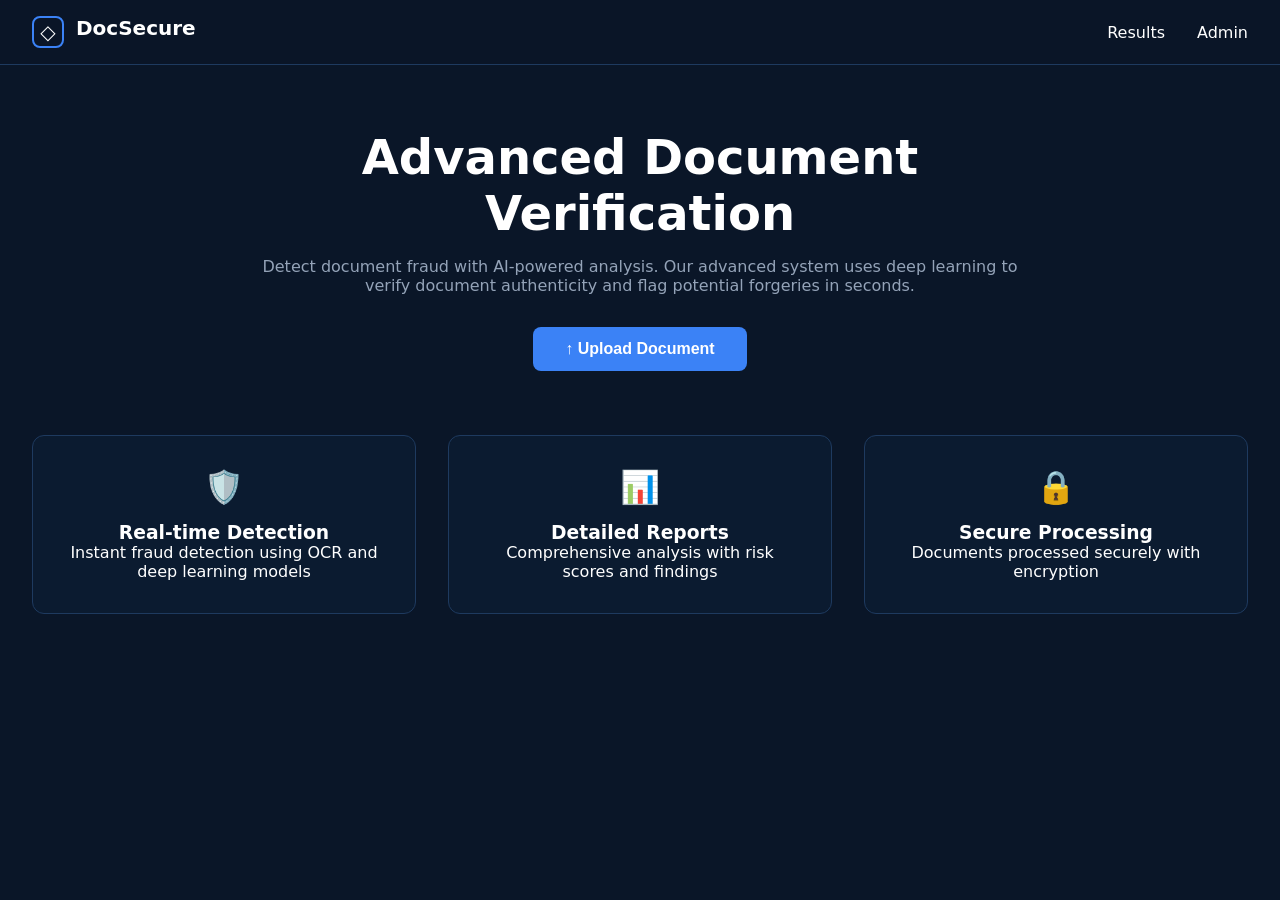
==== frontend/index.html @ 3f369288 "Added frontend and backend code" ====
<!DOCTYPE html>
<html lang="en">
<head>
    <meta charset="UTF-8">
    <meta name="viewport" content="width=device-width, initial-scale=1.0">
    <title>DocSecure - Advanced Document Verification</title>

    <!-- CSS -->
    <link rel="stylesheet" href="style.css">
</head>
<body>

    <!-- Header -->
    <header>
        <a href="#" class="logo">
            <div class="logo-icon">◇</div>
            
            <span>DocSecure</span>
        </a>

        <nav>
            <a href="#results">Results</a>
            <a href="#admin">Admin</a>
        </nav>
    </header>

    <!-- Main -->
    <main>

        <!-- Hero -->
        <section class="hero">
            <h1>Advanced Document Verification</h1>

            <p class="hero-description">
                Detect document fraud with AI-powered analysis. Our advanced system uses
                deep learning to verify document authenticity and flag potential forgeries in seconds.
            </p>

            <button class="upload-btn" id="uploadBtn">
                <span>↑</span>
                <span>Upload Document</span>
            </button>
        </section>

        <!-- Features -->
        <section class="features">

            <div class="feature-card">
                <div class="feature-icon blue">🛡️</div>
                <h3>Real-time Detection</h3>
                <p>Instant fraud detection using OCR and deep learning models</p>
            </div>

            <div class="feature-card">
                <div class="feature-icon green">📊</div>
                <h3>Detailed Reports</h3>
                <p>Comprehensive analysis with risk scores and findings</p>
            </div>

            <div class="feature-card">
                <div class="feature-icon purple">🔒</div>
                <h3>Secure Processing</h3>
                <p>Documents processed securely with encryption</p>
            </div>

        </section>
    </main>

    <!-- JS -->
    <script src="js/script.js"></script>
</body>
</html>
---- frontend/style.css ----
* {
    margin: 0;
    padding: 0;
    box-sizing: border-box;
}

:root {
    --bg-dark: #0a1628;
    --bg-darker: #0d1f36;
    --blue-accent: #2563eb;
    --blue-bright: #3b82f6;
    --green-accent: #10b981;
    --purple-accent: #a855f7;
    --text-primary: #ffffff;
    --text-secondary: #94a3b8;
    --border-color: #1e3a5f;
}

body {
    font-family: system-ui, sans-serif;
    background-color: var(--bg-dark);
    color: var(--text-primary);
}

/* Header */
header {
    background: rgba(10, 22, 40, 0.95);
    border-bottom: 1px solid var(--border-color);
    padding: 1rem 2rem;
    display: flex;
    justify-content: space-between;
    align-items: center;
}

.logo {
    display: flex;
    gap: 0.75rem;
    text-decoration: none;
    color: white;
    font-size: 1.25rem;
    font-weight: 700;
}

.logo-icon {
    width: 32px;
    height: 32px;
    border: 2px solid var(--blue-bright);
    border-radius: 8px;
    display: flex;
    align-items: center;
    justify-content: center;
}

nav {
    display: flex;
    gap: 2rem;
}

nav a {
    text-decoration: none;
    color: white;
}

nav a:hover {
    color: var(--blue-bright);
}

/* Main */
main {
    padding: 4rem 2rem;
    text-align: center;
}

/* Hero */
.hero {
    max-width: 800px;
    margin: auto;
}

.hero h1 {
    font-size: 3rem;
    margin-bottom: 1rem;
}

.hero-description {
    color: var(--text-secondary);
    margin-bottom: 2rem;
}

/* Button */
.upload-btn {
    background: var(--blue-bright);
    border: none;
    padding: 0.8rem 2rem;
    color: white;
    border-radius: 8px;
    cursor: pointer;
    font-size: 1rem;
    font-weight: 600;
    transition: 0.3s;
}

.upload-btn:hover {
    transform: translateY(-2px);
    box-shadow: 0 10px 25px rgba(59,130,246,0.4);
}

/* Features */
.features {
    margin-top: 4rem;
    display: grid;
    grid-template-columns: repeat(auto-fit, minmax(300px, 1fr));
    gap: 2rem;
}

.feature-card {
    border: 1px solid var(--border-color);
    padding: 2rem;
    border-radius: 12px;
    background: rgba(13, 31, 54, 0.6);
    transition: 0.3s;
}

.feature-card:hover {
    transform: translateY(-5px);
    border-color: var(--blue-bright);
}

.feature-icon {
    font-size: 2rem;
    margin-bottom: 1rem;
}

.blue { color: var(--blue-bright); }
.green { color: var(--green-accent); }
.purple { color: var(--purple-accent); }

/* Responsive */
@media (max-width: 768px) {
    .hero h1 {
        font-size: 2.2rem;
    }
}
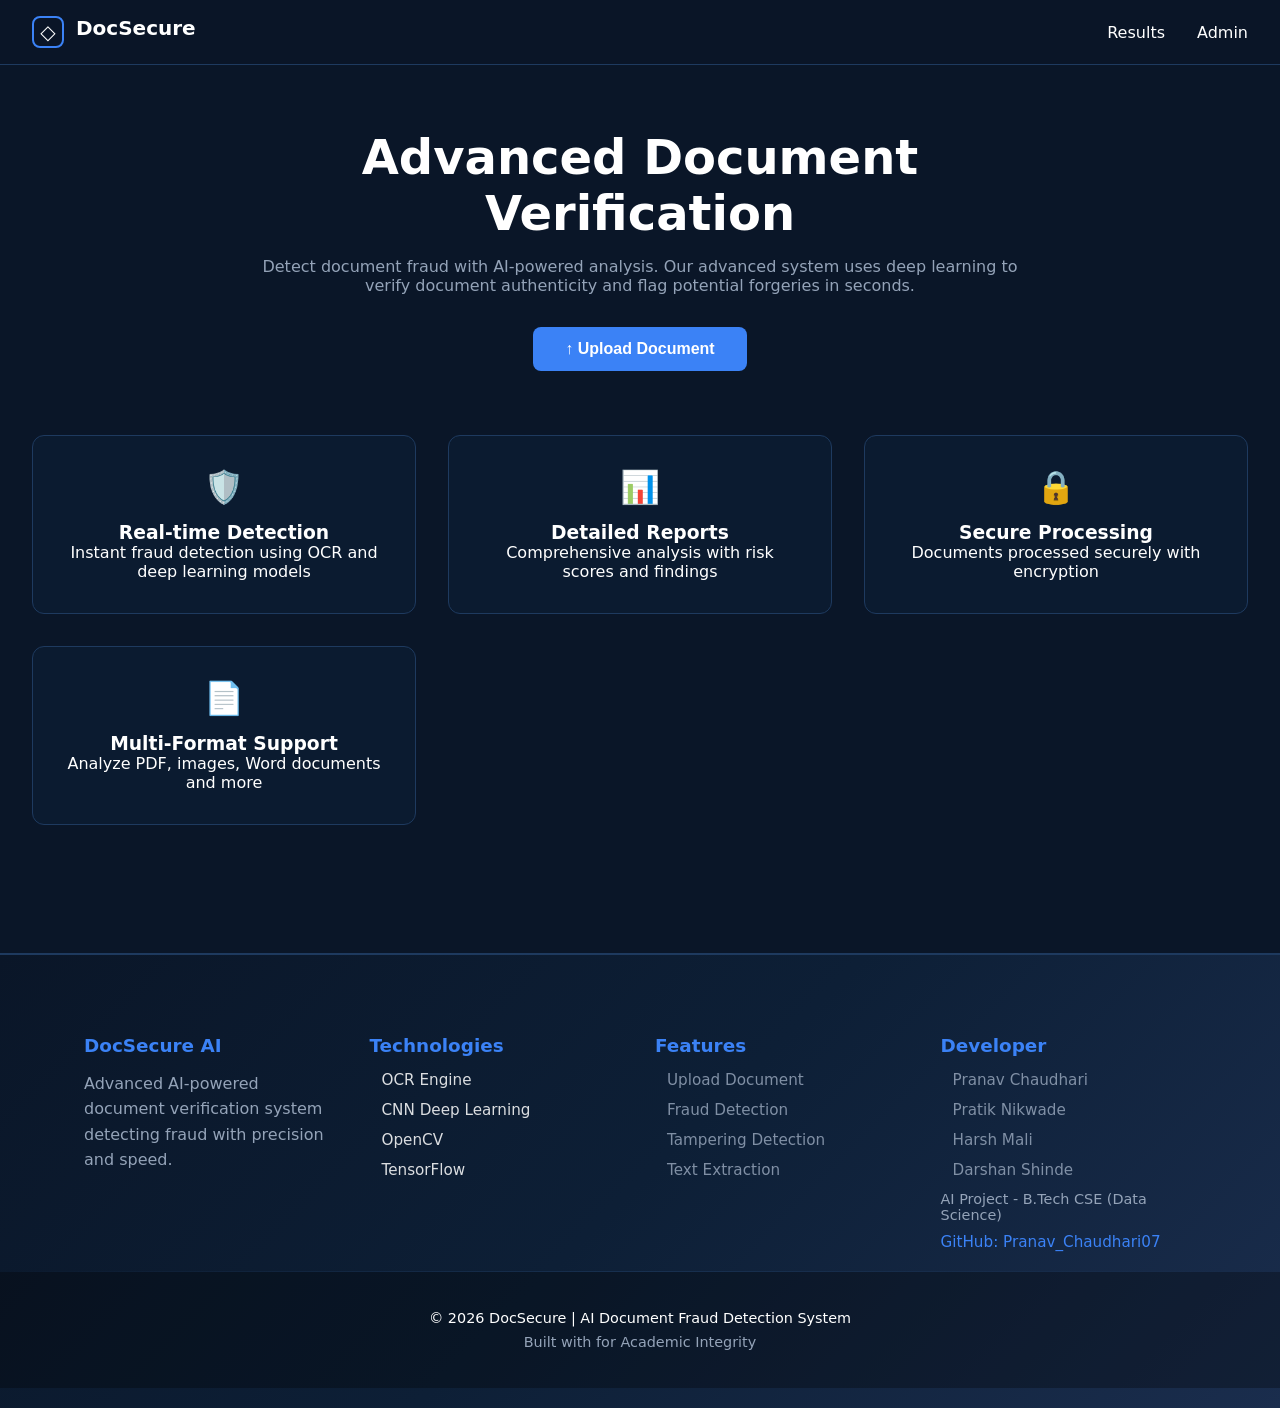
==== commit e4726c27: "new UI" ====
--- a/frontend/index.html
+++ b/frontend/index.html
@@ -62,11 +62,66 @@
                 <h3>Secure Processing</h3>
                 <p>Documents processed securely with encryption</p>
             </div>
-
+<div class="feature-card">
+                <div class="feature-icon purple">📄</div>
+                <h3>Multi-Format Support</h3>
+                <p>Analyze PDF, images, Word documents and more</p>
+            </div>
         </section>
     </main>
+    <footer class="ai-footer">
+      <div class="footer-container">
+
+        <div class="footer-section">
+          <h3>DocSecure AI</h3>
+          <p class="footer-description">Advanced AI-powered document verification system detecting fraud with precision and speed.</p>
+        </div>
+
+        <div class="footer-section">
+          <h3>Technologies</h3>
+          <ul>
+            <li>OCR Engine</li>
+            <li>CNN Deep Learning</li>
+            <li>OpenCV</li>
+            <li>TensorFlow</li>
+          </ul>
+        </div>
+
+        <div class="footer-section">
+          <h3>Features</h3>
+          <ul>
+            <li><a href="#">Upload Document</a></li>
+            <li><a href="#">Fraud Detection</a></li>
+            <li><a href="#">Tampering Detection</a></li>
+            <li><a href="#">Text Extraction</a></li>
+          </ul>
+        </div>
+
+        <div class="footer-section">
+          <h3>Developer</h3>
+          <ul class="developers">
+            <li>Pranav Chaudhari</li>
+            <li>Pratik Nikwade</li>
+            <li>Harsh Mali</li>
+            <li>Darshan Shinde</li>
+          </ul>
+          <p class="developer-info">AI Project - B.Tech CSE (Data Science)</p>
+          <p class="developer-github">
+            <a href="https://github.com/Pranav_Chaudhari07" target="_blank">GitHub: Pranav_Chaudhari07</a>
+          </p>
+        </div>
+
+      </div>
+
+      <div class="footer-divider"></div>
+
+      <div class="footer-bottom">
+        <p>&copy; 2026 DocSecure | AI Document Fraud Detection System</p>
+        <p class="footer-credit">Built with for Academic Integrity</p>
+      </div>
+    </footer>
 
     <!-- JS -->
-    <script src="js/script.js"></script>
+    <script src="script.js"></script>
 </body>
 </html>
--- a/frontend/style.css
+++ b/frontend/style.css
@@ -20,7 +20,14 @@
     font-family: system-ui, sans-serif;
     background-color: var(--bg-dark);
     color: var(--text-primary);
-}
+    display: flex;
+    flex-direction: column;
+    min-height: 100vh; /* allow footer to stick to bottom */
+}
+
+html {
+    height: 100%;
+} 
 
 /* Header */
 header {
@@ -69,6 +76,7 @@
 main {
     padding: 4rem 2rem;
     text-align: center;
+    flex: 1; /* expand to fill space so footer stays at bottom */
 }
 
 /* Hero */
@@ -141,3 +149,194 @@
         font-size: 2.2rem;
     }
 }
+.ai-footer {
+    background: linear-gradient(135deg, #0a1628 0%, #0d1f36 50%, #1a2d4d 100%);
+    color: var(--text-primary);
+    padding: 40px 0 20px 0; /* reduced vertical padding for smaller footprint */
+    font-family: system-ui, sans-serif;
+    border-top: 2px solid var(--border-color);
+    margin-top: 4rem;
+    font-size: 0.95rem; /* slightly smaller base text */
+}
+
+.footer-container {
+    display: grid;
+    grid-template-columns: repeat(auto-fit, minmax(250px, 1fr));
+    gap: 30px;
+    width: 90%;
+    max-width: 1200px;
+    margin: 0 auto;
+    padding: 40px 20px 20px; /* less padding inside container */
+}
+
+.footer-section {
+    animation: fadeInUp 0.8s ease-out;
+    text-align: left;
+}
+
+.footer-section {
+    animation: fadeInUp 0.8s ease-out;
+}
+
+.footer-section h2,
+.footer-section h3 {
+    color: var(--blue-bright);
+    margin-bottom: 15px;
+    font-size: 1.3rem;
+    font-weight: 700;
+    transition: all 0.3s ease;
+}
+
+.footer-section h3 {
+    font-size: 1.15rem;
+}
+
+.footer-section:hover h2,
+.footer-section:hover h3 {
+    color: #60a5fa;
+    text-shadow: 0 0 10px rgba(59, 130, 246, 0.3);
+}
+
+
+.footer-description {
+    color: var(--text-secondary);
+    line-height: 1.6;
+    margin-bottom: 20px;
+    font-size: 1rem;
+}
+
+
+.footer-section ul {
+    list-style: none;
+    padding: 0;
+}
+
+.footer-section ul li {
+    margin: 12px 0;
+    opacity: 0.85;
+    transition: all 0.3s ease;
+    padding-left: 10px;
+    border-left: 2px solid transparent;
+}
+
+.footer-section ul li:hover {
+    opacity: 1;
+    border-left-color: var(--blue-bright);
+    padding-left: 15px;
+}
+
+.footer-section ul li a {
+    color: var(--text-secondary);
+    text-decoration: none;
+    transition: all 0.3s ease;
+}
+
+.footer-section ul li a:hover {
+    color: var(--blue-bright);
+}
+
+.developers {
+    list-style: none;
+    padding: 0;
+    margin: 0 0 10px 0;
+}
+
+.developers li {
+    margin: 5px 0;
+    color: var(--text-secondary);
+    font-size: 0.95rem;
+}
+
+.developer-info {
+    color: var(--text-secondary);
+    font-size: 0.9rem;
+    margin: 5px 0;
+}
+.developer-github {
+    margin-top: 10px;
+}
+
+.developer-github a {
+    color: var(--blue-bright);
+    text-decoration: none;
+    font-weight: 500;
+    transition: all 0.3s ease;
+    display: inline-block;
+}
+
+.developer-github a:hover {
+    color: #60a5fa;
+    text-shadow: 0 0 8px rgba(59, 130, 246, 0.5);
+}
+
+.footer-divider {
+    height: 1px;
+    background: linear-gradient(90deg, transparent, var(--border-color), transparent);
+    opacity: 0.6;
+}
+
+.footer-bottom {
+    text-align: center;
+    padding: 30px 20px;
+    background: rgba(0, 0, 0, 0.3);
+}
+
+.footer-bottom p {
+    margin: 8px 0;
+    font-size: 0.9rem;
+    color: var(--text-secondary);
+    transition: all 0.3s ease;
+}
+
+.footer-bottom p:first-child {
+    font-weight: 500;
+    color: var(--text-primary);
+    margin-bottom: 5px;
+}
+
+.footer-bottom p:hover {
+    color: var(--blue-bright);
+}
+
+.heart {
+    animation: heartBeat 1.5s ease-in-out infinite;
+}
+
+@keyframes fadeInUp {
+    from {
+        opacity: 0;
+        transform: translateY(20px);
+    }
+    to {
+        opacity: 1;
+        transform: translateY(0);
+    }
+}
+
+@keyframes heartBeat {
+    0%, 100% {
+        transform: scale(1);
+    }
+    50% {
+        transform: scale(1.2);
+    }
+}
+
+/* Footer responsive */
+@media (max-width: 768px) {
+    .footer-container {
+        grid-template-columns: 1fr;
+        gap: 30px;
+        padding: 40px 10px;
+    }
+
+    .footer-section h2,
+    .footer-section h3 {
+        font-size: 1.1rem;
+    }
+
+    .ai-footer {
+        padding: 40px 0 0 0;
+        margin-top: 4rem;
+    }
+}
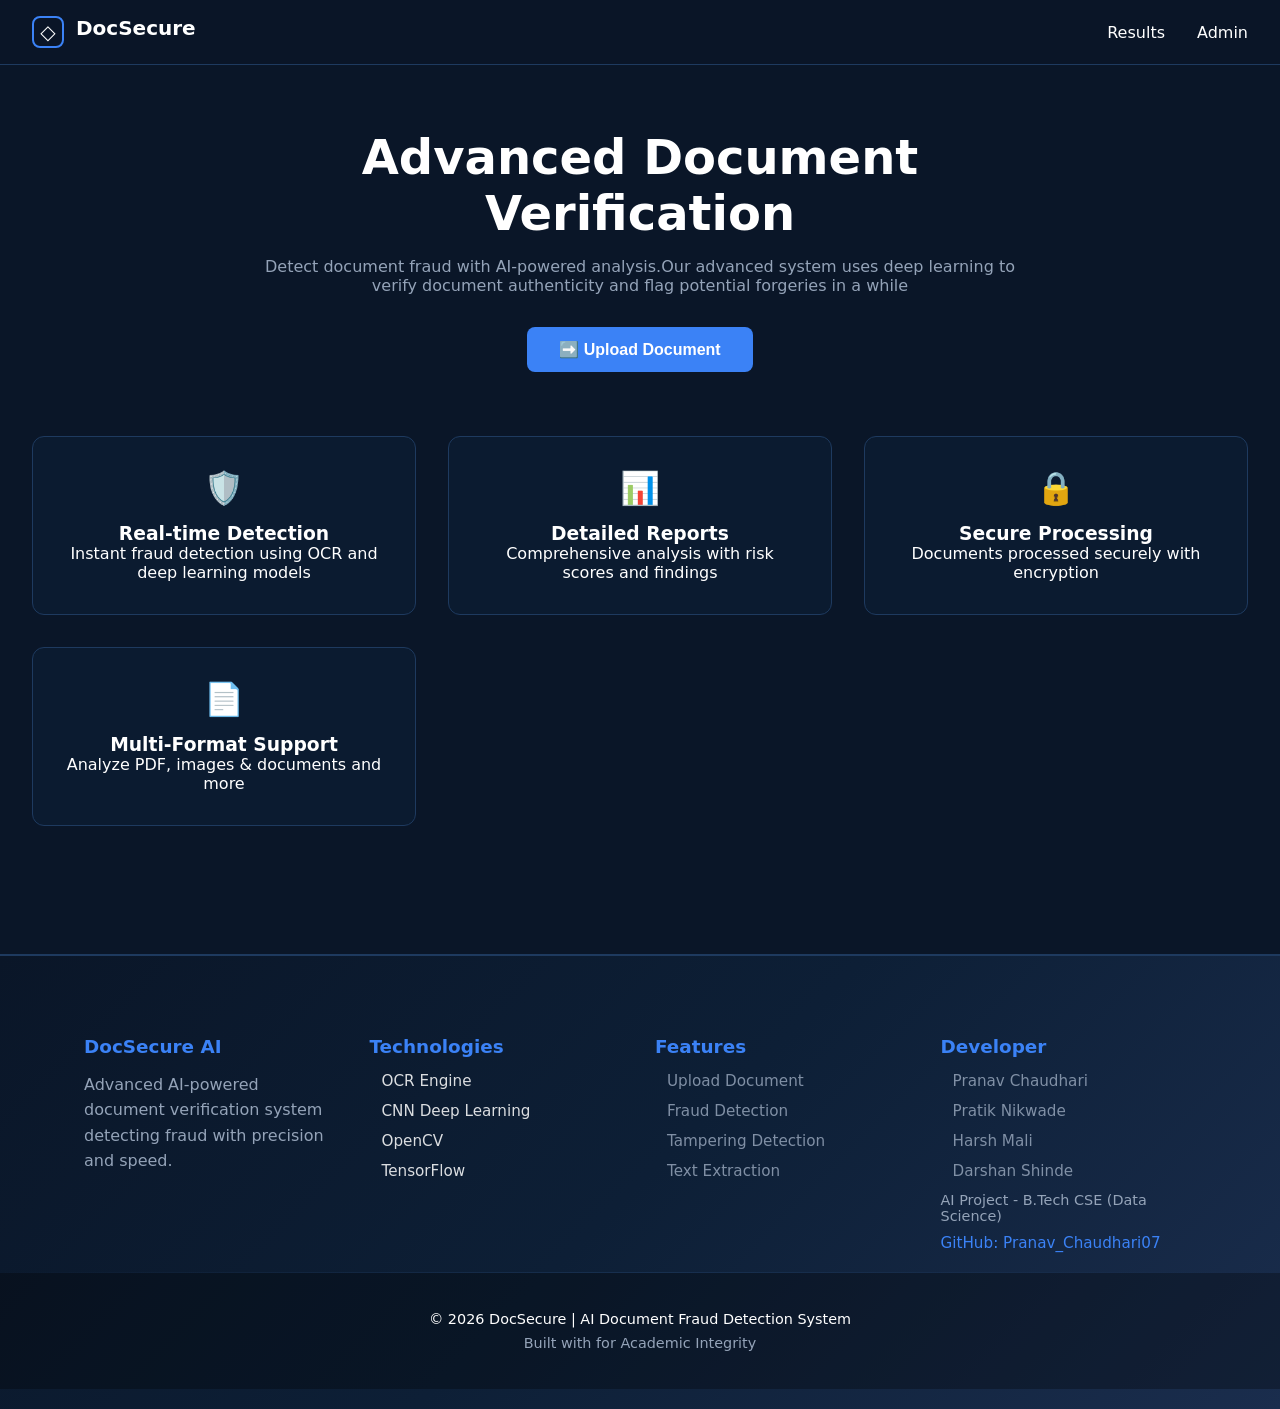
==== commit 58010ac9: "new Files & UI" ====
--- a/frontend/index.html
+++ b/frontend/index.html
@@ -5,12 +5,11 @@
     <meta name="viewport" content="width=device-width, initial-scale=1.0">
     <title>DocSecure - Advanced Document Verification</title>
 
-    <!-- CSS -->
+    
     <link rel="stylesheet" href="style.css">
 </head>
 <body>
 
-    <!-- Header -->
     <header>
         <a href="#" class="logo">
             <div class="logo-icon">◇</div>
@@ -24,25 +23,22 @@
         </nav>
     </header>
 
-    <!-- Main -->
     <main>
 
-        <!-- Hero -->
         <section class="hero">
             <h1>Advanced Document Verification</h1>
 
             <p class="hero-description">
-                Detect document fraud with AI-powered analysis. Our advanced system uses
-                deep learning to verify document authenticity and flag potential forgeries in seconds.
+                 Detect document fraud with AI-powered analysis.Our advanced system uses
+                deep learning to verify document authenticity and flag potential forgeries in a while 
             </p>
 
             <button class="upload-btn" id="uploadBtn">
-                <span>↑</span>
+                <span>➡️</span>
                 <span>Upload Document</span>
             </button>
         </section>
 
-        <!-- Features -->
         <section class="features">
 
             <div class="feature-card">
@@ -65,7 +61,7 @@
 <div class="feature-card">
                 <div class="feature-icon purple">📄</div>
                 <h3>Multi-Format Support</h3>
-                <p>Analyze PDF, images, Word documents and more</p>
+                <p>Analyze PDF, images & documents and more</p>
             </div>
         </section>
     </main>
@@ -121,7 +117,7 @@
       </div>
     </footer>
 
-    <!-- JS -->
+  
     <script src="script.js"></script>
 </body>
 </html>
--- a/frontend/style.css
+++ b/frontend/style.css
@@ -322,7 +322,7 @@
     }
 }
 
-/* Footer responsive */
+
 @media (max-width: 768px) {
     .footer-container {
         grid-template-columns: 1fr;
